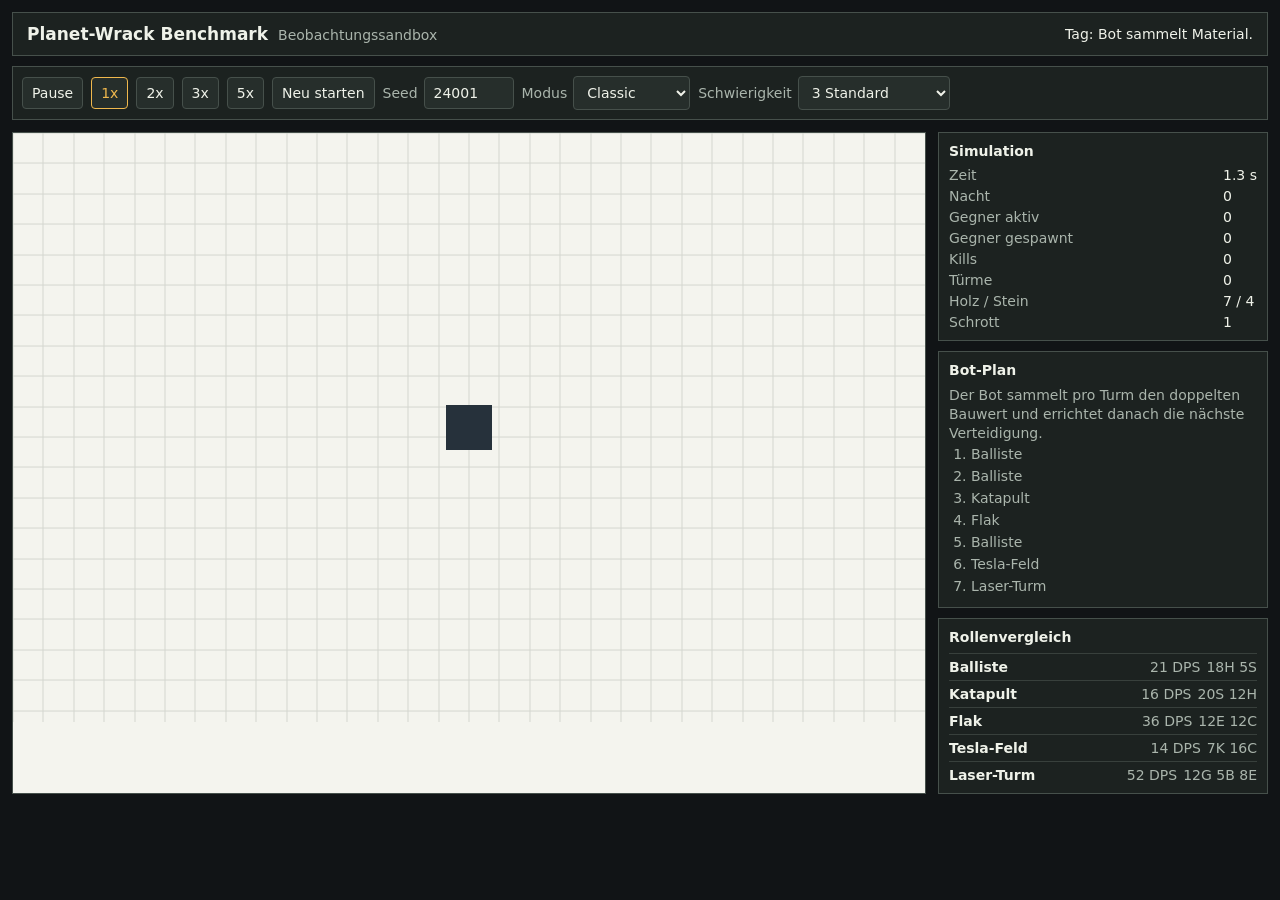
==== benchmark.html @ b428e693 "Add live benchmark sandbox" ====
<!doctype html>
<html lang="de">
<head>
  <meta charset="utf-8">
  <meta name="viewport" content="width=device-width, initial-scale=1">
  <title>Planet-Wrack Benchmark</title>
  <link rel="stylesheet" href="css/benchmark.css">
</head>
<body>
  <main class="benchmark-app">
    <header class="benchmark-header"><div><strong>Planet-Wrack Benchmark</strong><span>Beobachtungssandbox</span></div><div id="simStatus">Bereit</div></header>
    <section class="benchmark-toolbar" aria-label="Simulation steuern">
      <button id="pauseButton" type="button" title="Simulation pausieren oder fortsetzen">Pause</button>
      <button class="speed-button active" type="button" data-speed="1">1x</button>
      <button class="speed-button" type="button" data-speed="2">2x</button>
      <button class="speed-button" type="button" data-speed="3">3x</button>
      <button class="speed-button" type="button" data-speed="5">5x</button>
      <button id="resetButton" type="button" title="Simulation mit gleichem Seed neu starten">Neu starten</button>
      <label>Seed <input id="seedInput" type="number" value="24001" min="1" step="1"></label>
      <label>Modus <select id="modeSelect"><option value="classic">Classic</option><option value="aggressive">Aggressive</option></select></label>
      <label>Schwierigkeit <select id="difficultySelect"><option value="relaxed">1 Entspannt</option><option value="calm">2 Ruhig</option><option value="standard" selected>3 Standard</option><option value="hard">4 Anspruchsvoll</option><option value="onslaught">5 Ansturm</option></select></label>
    </section>
    <section class="benchmark-layout">
      <div class="sim-surface"><canvas id="simCanvas" width="960" height="620" aria-label="Simulation"></canvas></div>
      <aside class="benchmark-side">
        <section><h2>Simulation</h2><dl id="simMetrics" class="metric-grid"></dl></section>
        <section><h2>Bot-Plan</h2><p>Der Bot sammelt pro Turm den doppelten Bauwert und errichtet danach die nächste Verteidigung.</p><ol id="buildPlan" class="build-plan"></ol></section>
        <section><h2>Rollenvergleich</h2><div id="roleTable" class="role-table"></div></section>
      </aside>
    </section>
  </main>
  <script src="js/config.js"></script>
  <script src="js/data/resources.js"></script>
  <script src="js/data/buildings.js"></script>
  <script src="js/data/enemies.js"></script>
  <script src="js/data/waves.js"></script>
  <script src="js/random.js"></script>
  <script src="js/benchmark.js"></script>
</body>
</html>
---- css/benchmark.css ----
:root { color-scheme: dark; --bg:#111416; --panel:#1c2220; --line:#46504b; --ink:#eff2e9; --muted:#aab5ac; --accent:#f0b84d; --danger:#df675d; --ok:#6fc477; }
* { box-sizing:border-box; } body { margin:0; background:var(--bg); color:var(--ink); font:14px "Segoe UI",system-ui,sans-serif; }
button,select,input { background:#262e2b; border:1px solid var(--line); border-radius:4px; color:var(--ink); font:inherit; padding:7px 9px; } button { cursor:pointer; } button.active { border-color:var(--accent); color:var(--accent); }
.benchmark-app { min-height:100vh; padding:12px; }.benchmark-header,.benchmark-toolbar,.benchmark-side section { background:var(--panel); border:1px solid var(--line); }
.benchmark-header { display:flex; justify-content:space-between; align-items:center; padding:11px 14px; }.benchmark-header strong { font-size:17px; }.benchmark-header span { color:var(--muted); margin-left:10px; }.benchmark-toolbar { display:flex; flex-wrap:wrap; gap:8px; align-items:center; padding:9px; margin-top:10px; }.benchmark-toolbar label { color:var(--muted); display:flex; gap:6px; align-items:center; }.benchmark-toolbar input { width:90px; }
.benchmark-layout { display:grid; grid-template-columns:minmax(600px,1fr) 330px; gap:12px; margin-top:12px; }.sim-surface { border:1px solid var(--line); background:#f4f4ee; min-height:0; }.sim-surface canvas { display:block; width:100%; height:auto; image-rendering:pixelated; }.benchmark-side { display:grid; gap:10px; align-content:start; max-height:calc(100vh - 120px); overflow:auto; }.benchmark-side section { padding:10px; }.benchmark-side h2 { font-size:14px; margin:0 0 8px; }.benchmark-side p { color:var(--muted); line-height:1.35; margin:0; }
.metric-grid { display:grid; grid-template-columns:1fr auto; gap:5px 10px; margin:0; }.metric-grid dt { color:var(--muted); }.metric-grid dd { margin:0; font-variant-numeric:tabular-nums; }.build-plan { margin:0; padding-left:22px; }.build-plan li { padding:3px 0; color:var(--muted); }.build-plan li.done { color:var(--ok); }.role-table { display:grid; gap:5px; }.role-row { display:grid; grid-template-columns:1fr auto auto; gap:6px; border-top:1px solid #38403c; padding-top:5px; color:var(--muted); }.role-row strong { color:var(--ink); font-weight:600; }
@media (max-width:1000px) { .benchmark-layout { grid-template-columns:1fr; }.benchmark-side { max-height:none; }.sim-surface canvas { max-height:60vh; object-fit:contain; } }
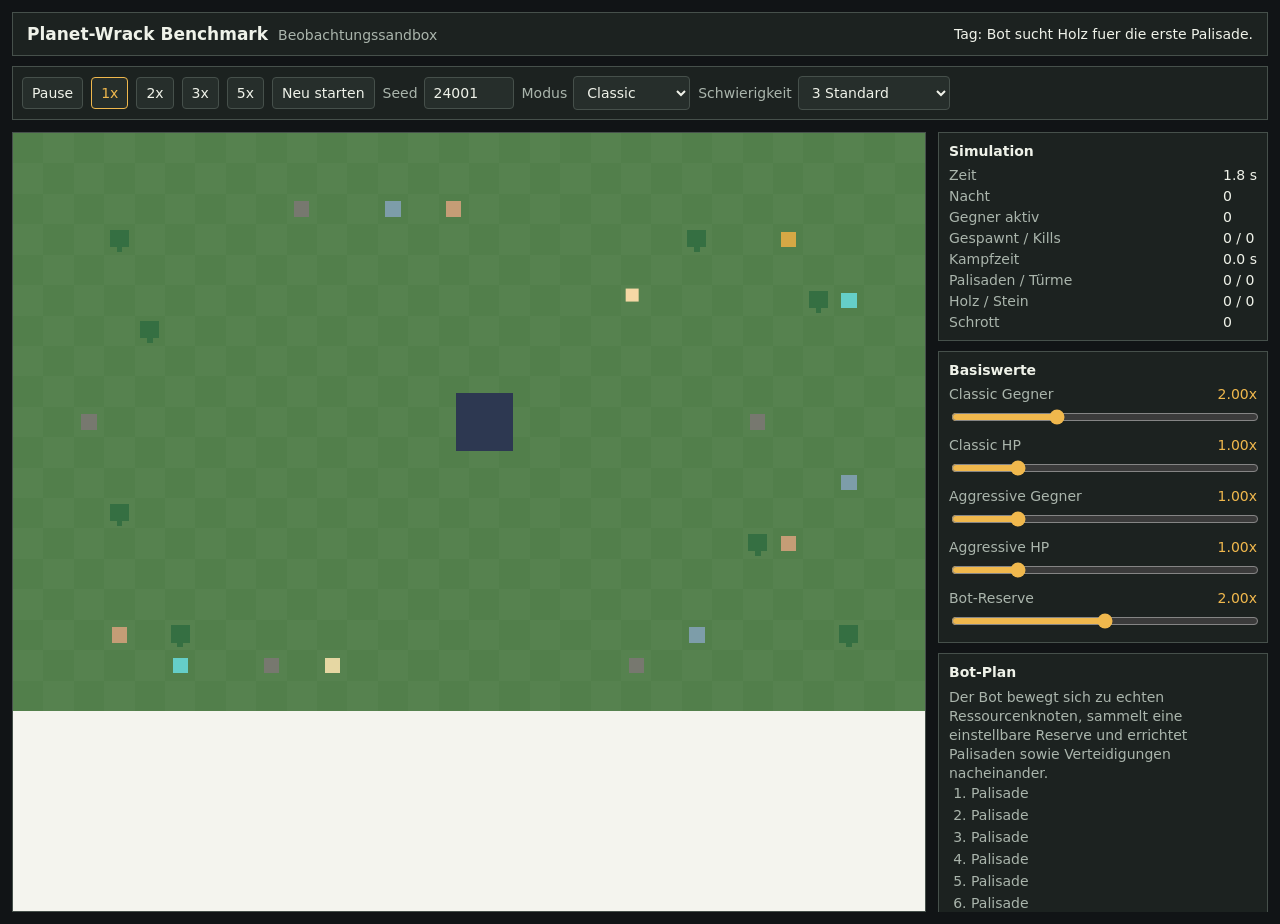
==== commit b3abfe3d: "Improve benchmark simulation realism" ====
--- a/benchmark.html
+++ b/benchmark.html
@@ -21,10 +21,17 @@
       <label>Schwierigkeit <select id="difficultySelect"><option value="relaxed">1 Entspannt</option><option value="calm">2 Ruhig</option><option value="standard" selected>3 Standard</option><option value="hard">4 Anspruchsvoll</option><option value="onslaught">5 Ansturm</option></select></label>
     </section>
     <section class="benchmark-layout">
-      <div class="sim-surface"><canvas id="simCanvas" width="960" height="620" aria-label="Simulation"></canvas></div>
+      <div class="sim-surface"><canvas id="simCanvas" width="960" height="608" aria-label="Simulation"></canvas></div>
       <aside class="benchmark-side">
         <section><h2>Simulation</h2><dl id="simMetrics" class="metric-grid"></dl></section>
-        <section><h2>Bot-Plan</h2><p>Der Bot sammelt pro Turm den doppelten Bauwert und errichtet danach die nächste Verteidigung.</p><ol id="buildPlan" class="build-plan"></ol></section>
+        <section><h2>Basiswerte</h2><div class="slider-list">
+          <label>Classic Gegner <output id="classicCountValue">2.00x</output><input id="classicCount" type="range" min="1" max="4" value="2" step="0.05"></label>
+          <label>Classic HP <output id="classicHpValue">1.00x</output><input id="classicHp" type="range" min="0.5" max="3" value="1" step="0.05"></label>
+          <label>Aggressive Gegner <output id="aggressiveCountValue">1.00x</output><input id="aggressiveCount" type="range" min="0.5" max="3" value="1" step="0.05"></label>
+          <label>Aggressive HP <output id="aggressiveHpValue">1.00x</output><input id="aggressiveHp" type="range" min="0.5" max="3" value="1" step="0.05"></label>
+          <label>Bot-Reserve <output id="reserveValue">2.00x</output><input id="reserve" type="range" min="1" max="3" value="2" step="0.1"></label>
+        </div></section>
+        <section><h2>Bot-Plan</h2><p>Der Bot bewegt sich zu echten Ressourcenknoten, sammelt eine einstellbare Reserve und errichtet Palisaden sowie Verteidigungen nacheinander.</p><ol id="buildPlan" class="build-plan"></ol></section>
         <section><h2>Rollenvergleich</h2><div id="roleTable" class="role-table"></div></section>
       </aside>
     </section>
--- a/css/benchmark.css
+++ b/css/benchmark.css
@@ -5,4 +5,5 @@
 .benchmark-header { display:flex; justify-content:space-between; align-items:center; padding:11px 14px; }.benchmark-header strong { font-size:17px; }.benchmark-header span { color:var(--muted); margin-left:10px; }.benchmark-toolbar { display:flex; flex-wrap:wrap; gap:8px; align-items:center; padding:9px; margin-top:10px; }.benchmark-toolbar label { color:var(--muted); display:flex; gap:6px; align-items:center; }.benchmark-toolbar input { width:90px; }
 .benchmark-layout { display:grid; grid-template-columns:minmax(600px,1fr) 330px; gap:12px; margin-top:12px; }.sim-surface { border:1px solid var(--line); background:#f4f4ee; min-height:0; }.sim-surface canvas { display:block; width:100%; height:auto; image-rendering:pixelated; }.benchmark-side { display:grid; gap:10px; align-content:start; max-height:calc(100vh - 120px); overflow:auto; }.benchmark-side section { padding:10px; }.benchmark-side h2 { font-size:14px; margin:0 0 8px; }.benchmark-side p { color:var(--muted); line-height:1.35; margin:0; }
 .metric-grid { display:grid; grid-template-columns:1fr auto; gap:5px 10px; margin:0; }.metric-grid dt { color:var(--muted); }.metric-grid dd { margin:0; font-variant-numeric:tabular-nums; }.build-plan { margin:0; padding-left:22px; }.build-plan li { padding:3px 0; color:var(--muted); }.build-plan li.done { color:var(--ok); }.role-table { display:grid; gap:5px; }.role-row { display:grid; grid-template-columns:1fr auto auto; gap:6px; border-top:1px solid #38403c; padding-top:5px; color:var(--muted); }.role-row strong { color:var(--ink); font-weight:600; }
+.slider-list { display:grid; gap:9px; }.slider-list label { display:grid; grid-template-columns:1fr auto; gap:4px 8px; color:var(--muted); }.slider-list input { grid-column:1 / -1; width:100%; accent-color:var(--accent); padding:0; }.slider-list output { color:var(--accent); font-variant-numeric:tabular-nums; }
 @media (max-width:1000px) { .benchmark-layout { grid-template-columns:1fr; }.benchmark-side { max-height:none; }.sim-surface canvas { max-height:60vh; object-fit:contain; } }
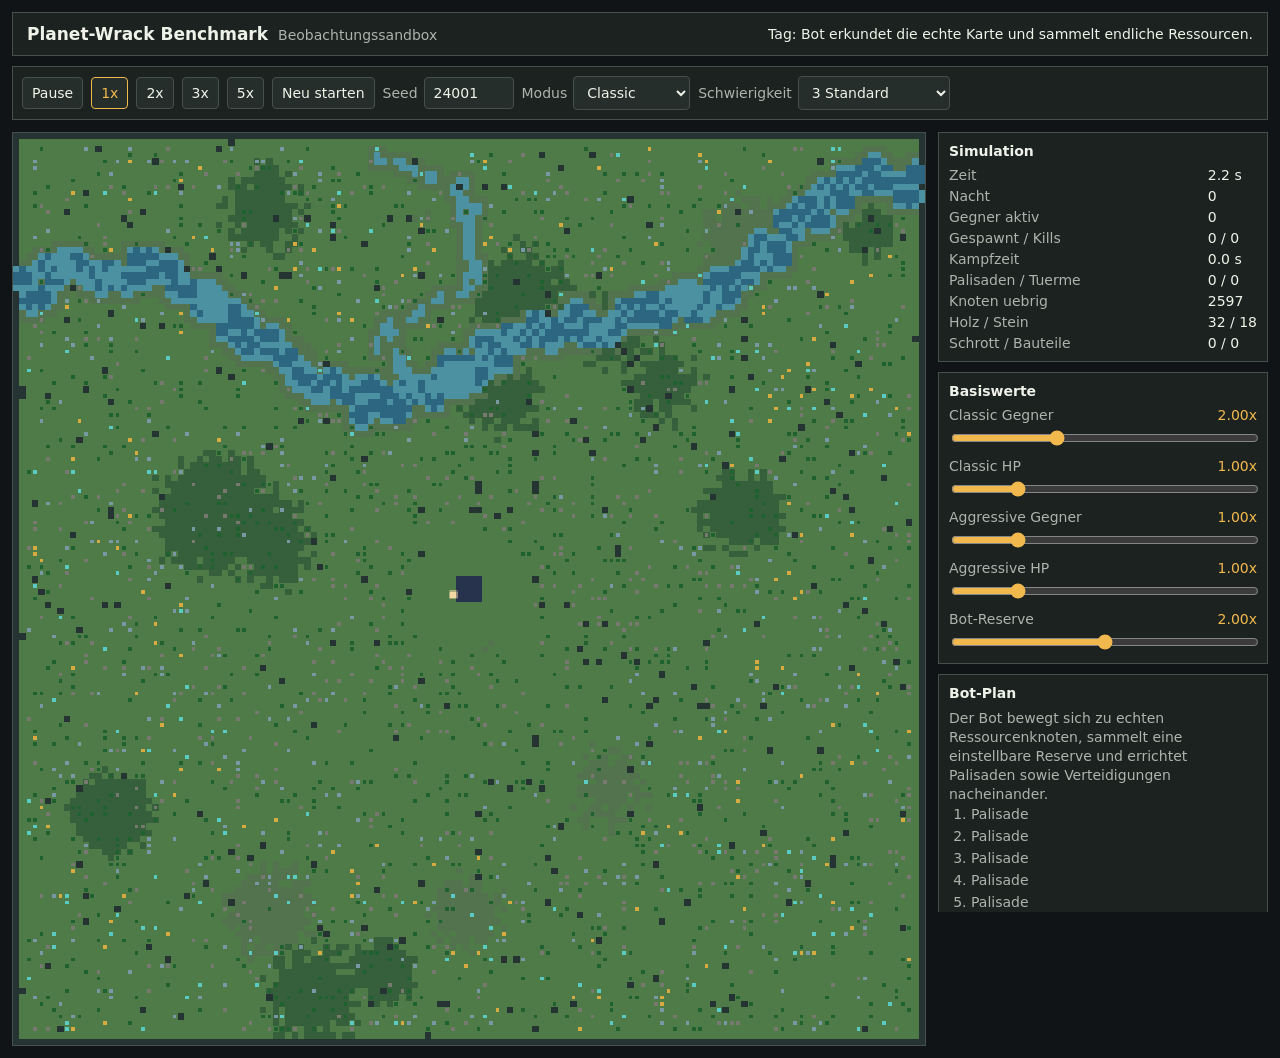
==== commit 7a1a6f0d: "Make benchmark map simulation realistic" ====
--- a/benchmark.html
+++ b/benchmark.html
@@ -21,7 +21,7 @@
       <label>Schwierigkeit <select id="difficultySelect"><option value="relaxed">1 Entspannt</option><option value="calm">2 Ruhig</option><option value="standard" selected>3 Standard</option><option value="hard">4 Anspruchsvoll</option><option value="onslaught">5 Ansturm</option></select></label>
     </section>
     <section class="benchmark-layout">
-      <div class="sim-surface"><canvas id="simCanvas" width="960" height="608" aria-label="Simulation"></canvas></div>
+      <div class="sim-surface"><canvas id="simCanvas" width="720" height="720" aria-label="Simulation"></canvas></div>
       <aside class="benchmark-side">
         <section><h2>Simulation</h2><dl id="simMetrics" class="metric-grid"></dl></section>
         <section><h2>Basiswerte</h2><div class="slider-list">
@@ -40,8 +40,16 @@
   <script src="js/data/resources.js"></script>
   <script src="js/data/buildings.js"></script>
   <script src="js/data/enemies.js"></script>
+  <script src="js/data/shipModules.js"></script>
   <script src="js/data/waves.js"></script>
   <script src="js/random.js"></script>
+  <script src="js/state.js"></script>
+  <script src="js/utils.js"></script>
+  <script src="js/world/tiles.js"></script>
+  <script src="js/world/spatialIndex.js"></script>
+  <script src="js/world/fog.js"></script>
+  <script src="js/world/resources.js"></script>
+  <script src="js/world/mapGenerator.js"></script>
   <script src="js/benchmark.js"></script>
 </body>
 </html>
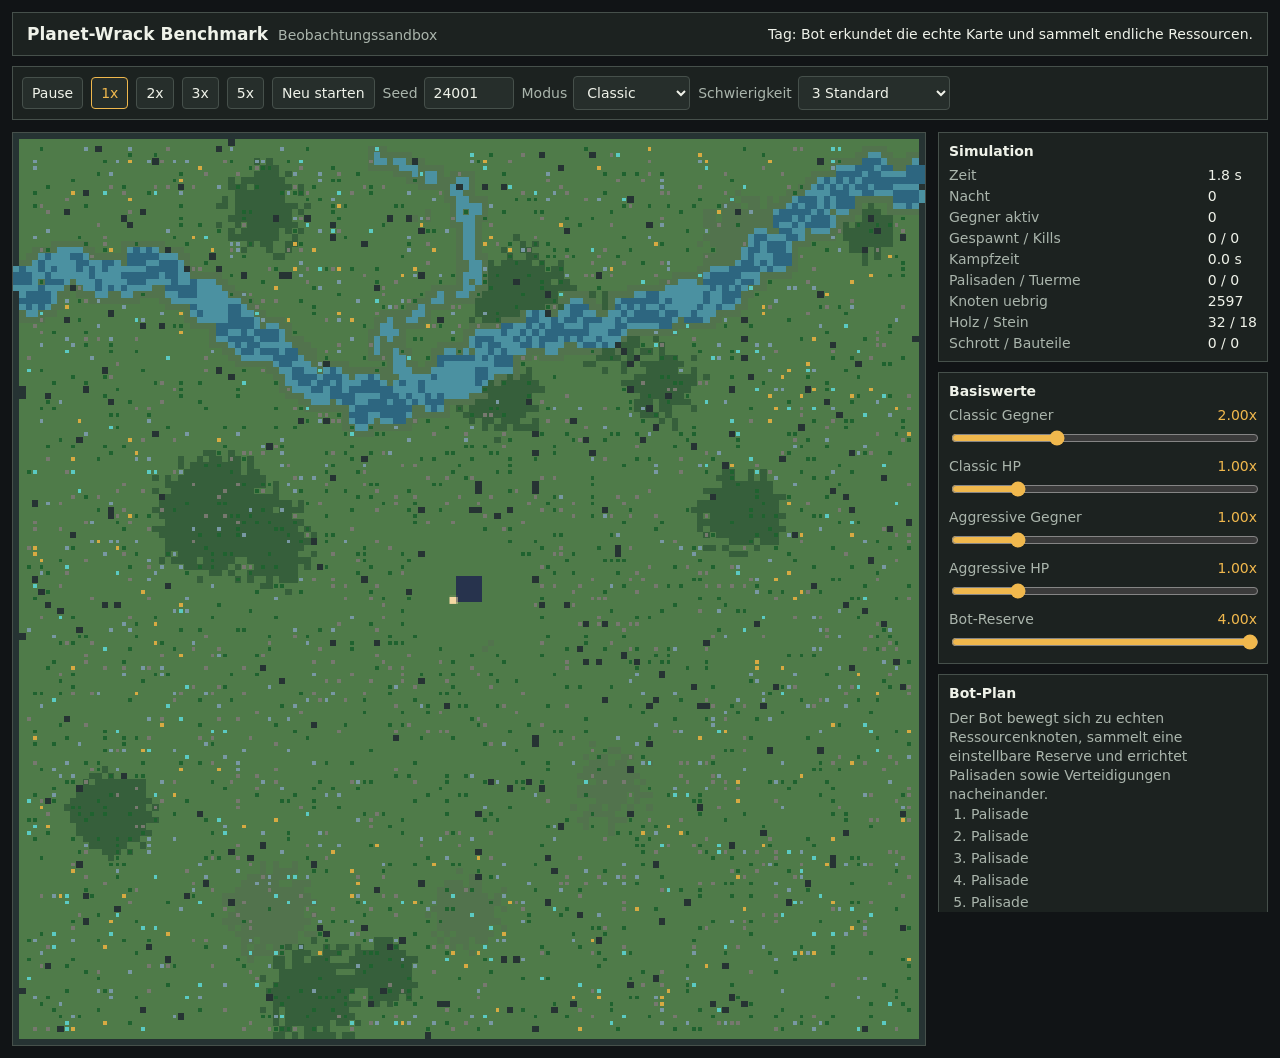
==== commit 81780989: "Place benchmark towers in maze walls" ====
--- a/benchmark.html
+++ b/benchmark.html
@@ -29,7 +29,7 @@
           <label>Classic HP <output id="classicHpValue">1.00x</output><input id="classicHp" type="range" min="0.5" max="3" value="1" step="0.05"></label>
           <label>Aggressive Gegner <output id="aggressiveCountValue">1.00x</output><input id="aggressiveCount" type="range" min="0.5" max="3" value="1" step="0.05"></label>
           <label>Aggressive HP <output id="aggressiveHpValue">1.00x</output><input id="aggressiveHp" type="range" min="0.5" max="3" value="1" step="0.05"></label>
-          <label>Bot-Reserve <output id="reserveValue">2.00x</output><input id="reserve" type="range" min="1" max="3" value="2" step="0.1"></label>
+          <label>Bot-Reserve <output id="reserveValue">4.00x</output><input id="reserve" type="range" min="1" max="4" value="4" step="0.1"></label>
         </div></section>
         <section><h2>Bot-Plan</h2><p>Der Bot bewegt sich zu echten Ressourcenknoten, sammelt eine einstellbare Reserve und errichtet Palisaden sowie Verteidigungen nacheinander.</p><ol id="buildPlan" class="build-plan"></ol></section>
         <section><h2>Rollenvergleich</h2><div id="roleTable" class="role-table"></div></section>
